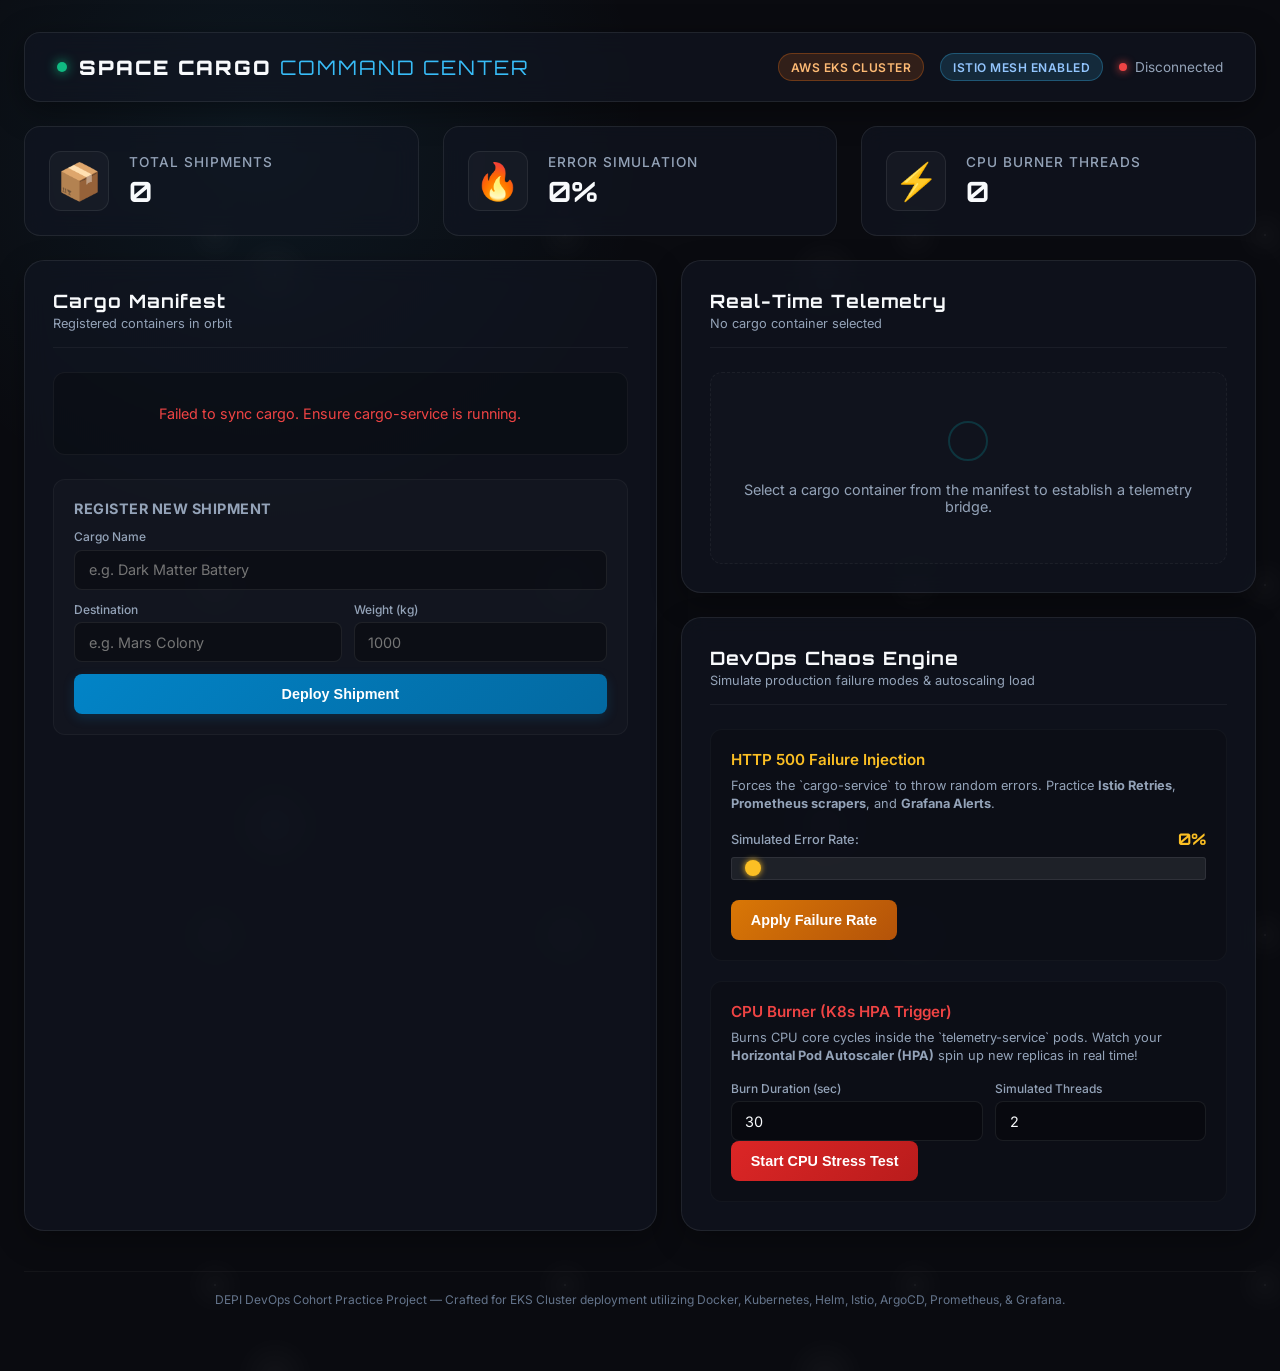
==== frontend/index.html @ 7a6999c7 "App Files Added" ====
<!DOCTYPE html>
<html lang="en">
<head>
    <meta charset="UTF-8">
    <meta name="viewport" content="width=device-width, initial-scale=1.0">
    <title>Space Cargo Command Center | DEPI DevOps</title>
    <!-- Google Fonts -->
    <link rel="preconnect" href="https://fonts.googleapis.com">
    <link rel="preconnect" href="https://fonts.gstatic.com" crossorigin>
    <link href="https://fonts.googleapis.com/css2?family=Inter:wght@300;400;500;600;700&family=Orbitron:wght@500;700;900&display=swap" rel="stylesheet">
    <link rel="stylesheet" href="style.css">
</head>
<body>
    <div class="glass-bg"></div>
    <div class="stars"></div>
    
    <div class="container">
        <!-- Header -->
        <header class="app-header">
            <div class="logo-area">
                <div class="glow-dot active"></div>
                <h1>SPACE CARGO <span class="thin">COMMAND CENTER</span></h1>
            </div>
            <div class="system-status">
                <span class="badge eks-badge">AWS EKS Cluster</span>
                <span class="badge istio-badge">Istio Mesh Enabled</span>
                <span class="connection-status" id="connection-status">
                    <span class="status-circle green"></span> Connected
                </span>
            </div>
        </header>

        <!-- Metrics Row -->
        <section class="metrics-row">
            <div class="metric-card card-glow-blue">
                <div class="card-icon">📦</div>
                <div class="card-info">
                    <h3>Total Shipments</h3>
                    <p class="metric-value" id="metric-total-shipments">0</p>
                </div>
            </div>
            <div class="metric-card card-glow-amber">
                <div class="card-icon">🔥</div>
                <div class="card-info">
                    <h3>Error Simulation</h3>
                    <p class="metric-value" id="metric-error-rate">0%</p>
                </div>
            </div>
            <div class="metric-card card-glow-red" id="metric-hpa-card">
                <div class="card-icon">⚡</div>
                <div class="card-info">
                    <h3>CPU Burner Threads</h3>
                    <p class="metric-value" id="metric-cpu-load">0</p>
                </div>
            </div>
        </section>

        <!-- Main Dashboard Split -->
        <main class="dashboard-grid">
            
            <!-- Left Side: Cargo Management -->
            <div class="panel cargo-panel">
                <div class="panel-header">
                    <h2>Cargo Manifest</h2>
                    <span class="panel-subtitle">Registered containers in orbit</span>
                </div>
                
                <div class="cargo-list-wrapper">
                    <ul id="cargo-list" class="cargo-list">
                        <!-- Loaded dynamically -->
                        <div class="loader-placeholder">Connecting to cargo registry...</div>
                    </ul>
                </div>

                <div class="form-container">
                    <h3>Register New Shipment</h3>
                    <form id="new-cargo-form" class="cargo-form">
                        <div class="form-group">
                            <label for="cargo-name">Cargo Name</label>
                            <input type="text" id="cargo-name" placeholder="e.g. Dark Matter Battery" required autocomplete="off">
                        </div>
                        <div class="form-row">
                            <div class="form-group">
                                <label for="cargo-destination">Destination</label>
                                <input type="text" id="cargo-destination" placeholder="e.g. Mars Colony" required autocomplete="off">
                            </div>
                            <div class="form-group">
                                <label for="cargo-weight">Weight (kg)</label>
                                <input type="number" id="cargo-weight" placeholder="1000" min="1" required autocomplete="off">
                            </div>
                        </div>
                        <button type="submit" class="btn btn-primary">Deploy Shipment</button>
                    </form>
                </div>
            </div>

            <!-- Right Side: Telemetry Details & DevOps Simulation -->
            <div class="right-column-grid">
                
                <!-- Telemetry Viewer -->
                <div class="panel telemetry-panel">
                    <div class="panel-header">
                        <h2>Real-Time Telemetry</h2>
                        <span class="panel-subtitle" id="selected-cargo-title">No cargo container selected</span>
                    </div>

                    <div class="telemetry-details" id="telemetry-details" style="display: none;">
                        <div class="telemetry-status-banner" id="telemetry-status-banner">
                            <span class="pulse-indicator red-glow"></span>
                            STATUS: <span id="telemetry-status-text">UNKNOWN</span>
                        </div>
                        
                        <div class="telemetry-widgets">
                            <div class="widget">
                                <span class="widget-label">Core Temp</span>
                                <div class="widget-value-row">
                                    <span class="widget-value" id="telemetry-temp">0.0</span>
                                    <span class="widget-unit">°C</span>
                                </div>
                                <div class="progress-bar-bg"><div class="progress-bar" id="temp-progress" style="width: 0%"></div></div>
                            </div>
                            <div class="widget">
                                <span class="widget-label">Fusion Fuel</span>
                                <div class="widget-value-row">
                                    <span class="widget-value" id="telemetry-fuel">0.0</span>
                                    <span class="widget-unit">%</span>
                                </div>
                                <div class="progress-bar-bg"><div class="progress-bar" id="fuel-progress" style="width: 0%"></div></div>
                            </div>
                            <div class="widget">
                                <span class="widget-label">Vibration Gs</span>
                                <div class="widget-value-row">
                                    <span class="widget-value" id="telemetry-vibe">0.00</span>
                                    <span class="widget-unit">G</span>
                                </div>
                                <div class="progress-bar-bg"><div class="progress-bar" id="vibe-progress" style="width: 0%"></div></div>
                            </div>
                            <div class="widget">
                                <span class="widget-label">Chamber Press.</span>
                                <div class="widget-value-row">
                                    <span class="widget-value" id="telemetry-press">0.0</span>
                                    <span class="widget-unit">kPa</span>
                                </div>
                                <div class="progress-bar-bg"><div class="progress-bar" id="press-progress" style="width: 0%"></div></div>
                            </div>
                        </div>
                        <div class="telemetry-meta">
                            <span>Last ping: <strong id="telemetry-time">N/A</strong></span>
                            <span>EKS Gateway Routing: <strong class="green-text">Active</strong></span>
                        </div>
                    </div>
                    
                    <div id="no-telemetry-fallback" class="no-selection-message">
                        <div class="pulse-ring"></div>
                        Select a cargo container from the manifest to establish a telemetry bridge.
                    </div>
                </div>

                <!-- DevOps Practice Controller -->
                <div class="panel devops-panel">
                    <div class="panel-header">
                        <h2>DevOps Chaos Engine</h2>
                        <span class="panel-subtitle">Simulate production failure modes & autoscaling load</span>
                    </div>

                    <div class="chaos-controls">
                        <!-- Error injection controls -->
                        <div class="chaos-card error-injector">
                            <h3>HTTP 500 Failure Injection</h3>
                            <p class="control-desc">Forces the `cargo-service` to throw random errors. Practice <strong>Istio Retries</strong>, <strong>Prometheus scrapers</strong>, and <strong>Grafana Alerts</strong>.</p>
                            
                            <div class="slider-row">
                                <label for="error-rate-input">Simulated Error Rate:</label>
                                <span class="slider-value" id="error-rate-val">0%</span>
                            </div>
                            <input type="range" id="error-rate-input" min="0" max="100" value="0" class="styled-slider">
                            
                            <button id="btn-update-errors" class="btn btn-warning">Apply Failure Rate</button>
                        </div>

                        <!-- Load generator controls -->
                        <div class="chaos-card load-generator">
                            <h3>CPU Burner (K8s HPA Trigger)</h3>
                            <p class="control-desc">Burns CPU core cycles inside the `telemetry-service` pods. Watch your <strong>Horizontal Pod Autoscaler (HPA)</strong> spin up new replicas in real time!</p>
                            
                            <div class="form-row">
                                <div class="form-group">
                                    <label for="load-duration">Burn Duration (sec)</label>
                                    <input type="number" id="load-duration" value="30" min="5" max="300">
                                </div>
                                <div class="form-group">
                                    <label for="load-cores">Simulated Threads</label>
                                    <input type="number" id="load-cores" value="2" min="1" max="4">
                                </div>
                            </div>
                            
                            <button id="btn-trigger-load" class="btn btn-danger">Start CPU Stress Test</button>
                        </div>
                    </div>
                </div>

            </div>

        </main>
        
        <!-- DevOps Architecture Educational Modal/Footer -->
        <footer class="app-footer">
            <p>DEPI DevOps Cohort Practice Project — Crafted for EKS Cluster deployment utilizing Docker, Kubernetes, Helm, Istio, ArgoCD, Prometheus, & Grafana.</p>
        </footer>
    </div>

    <script src="app.js"></script>
</body>
</html>
---- frontend/style.css ----
/* Design System variables */
:root {
    --bg-base: #0a0b10;
    --bg-panel: rgba(18, 22, 35, 0.65);
    --bg-panel-hover: rgba(26, 31, 48, 0.8);
    --border-color: rgba(255, 255, 255, 0.08);
    --border-glow: rgba(0, 242, 254, 0.15);
    
    --text-primary: #f8fafc;
    --text-secondary: #94a3b8;
    --text-muted: #64748b;
    
    --color-blue: #38bdf8;
    --color-blue-glow: rgba(56, 189, 248, 0.4);
    
    --color-amber: #fbbf24;
    --color-amber-glow: rgba(251, 191, 36, 0.4);
    
    --color-red: #ef4444;
    --color-red-glow: rgba(239, 68, 68, 0.4);
    
    --color-green: #10b981;
    --color-green-glow: rgba(16, 185, 129, 0.4);
    
    --font-sans: 'Inter', sans-serif;
    --font-mono: 'Orbitron', sans-serif;
}

* {
    box-sizing: border-box;
    margin: 0;
    padding: 0;
}

body {
    font-family: var(--font-sans);
    background-color: var(--bg-base);
    color: var(--text-primary);
    min-height: 100vh;
    overflow-x: hidden;
    position: relative;
    padding-bottom: 2rem;
}

/* Background sci-fi decorations */
.glass-bg {
    position: absolute;
    top: -20%;
    left: -10%;
    width: 60%;
    height: 60%;
    background: radial-gradient(circle, rgba(56, 189, 248, 0.08) 0%, rgba(0,0,0,0) 70%);
    z-index: -2;
    pointer-events: none;
}

.stars {
    position: absolute;
    top: 0;
    left: 0;
    width: 100%;
    height: 100%;
    background-image: 
        radial-gradient(white, rgba(255,255,255,.2) 2px, transparent 40px),
        radial-gradient(white, rgba(255,255,255,.15) 1px, transparent 30px);
    background-size: 550px 550px, 350px 350px;
    background-position: 0 0, 40px 60px;
    opacity: 0.15;
    z-index: -1;
}

.container {
    max-width: 1300px;
    margin: 0 auto;
    padding: 2rem 1.5rem;
    display: flex;
    flex-direction: column;
    gap: 1.5rem;
}

/* Header */
.app-header {
    display: flex;
    justify-content: space-between;
    align-items: center;
    padding: 1.25rem 2rem;
    background: var(--bg-panel);
    border: 1px solid var(--border-color);
    border-radius: 16px;
    backdrop-filter: blur(12px);
    box-shadow: 0 8px 32px rgba(0, 0, 0, 0.4);
}

.logo-area {
    display: flex;
    align-items: center;
    gap: 0.75rem;
}

.logo-area h1 {
    font-family: var(--font-mono);
    font-size: 1.25rem;
    letter-spacing: 2px;
    font-weight: 900;
    color: var(--text-primary);
}

.logo-area h1 .thin {
    font-weight: 300;
    color: var(--color-blue);
}

.glow-dot {
    width: 10px;
    height: 10px;
    border-radius: 50%;
    position: relative;
}

.glow-dot.active {
    background-color: var(--color-green);
    box-shadow: 0 0 12px var(--color-green);
    animation: pulse 2s infinite;
}

@keyframes pulse {
    0% { transform: scale(1); opacity: 1; }
    50% { transform: scale(1.3); opacity: 0.6; }
    100% { transform: scale(1); opacity: 1; }
}

.system-status {
    display: flex;
    align-items: center;
    gap: 1rem;
}

.badge {
    font-size: 0.75rem;
    font-weight: 600;
    padding: 0.35rem 0.75rem;
    border-radius: 20px;
    text-transform: uppercase;
    letter-spacing: 0.5px;
}

.eks-badge {
    background: rgba(249, 115, 22, 0.15);
    color: #fdba74;
    border: 1px solid rgba(249, 115, 22, 0.3);
}

.istio-badge {
    background: rgba(56, 189, 248, 0.15);
    color: #93c5fd;
    border: 1px solid rgba(56, 189, 248, 0.3);
}

.connection-status {
    display: inline-flex;
    align-items: center;
    gap: 0.5rem;
    font-size: 0.85rem;
    color: var(--text-secondary);
}

.status-circle {
    width: 8px;
    height: 8px;
    border-radius: 50%;
}

.status-circle.green {
    background-color: var(--color-green);
    box-shadow: 0 0 8px var(--color-green);
}

.status-circle.red {
    background-color: var(--color-red);
    box-shadow: 0 0 8px var(--color-red);
}

/* Metrics Row */
.metrics-row {
    display: grid;
    grid-template-columns: repeat(auto-fit, minmax(280px, 1fr));
    gap: 1.5rem;
}

.metric-card {
    background: var(--bg-panel);
    border: 1px solid var(--border-color);
    border-radius: 16px;
    padding: 1.5rem;
    display: flex;
    align-items: center;
    gap: 1.25rem;
    backdrop-filter: blur(12px);
    transition: transform 0.3s ease, border-color 0.3s ease, box-shadow 0.3s ease;
}

.metric-card:hover {
    transform: translateY(-4px);
}

.card-glow-blue:hover {
    border-color: rgba(56, 189, 248, 0.3);
    box-shadow: 0 8px 24px rgba(56, 189, 248, 0.15);
}

.card-glow-amber:hover {
    border-color: rgba(251, 191, 36, 0.3);
    box-shadow: 0 8px 24px rgba(251, 191, 36, 0.15);
}

.card-glow-red:hover {
    border-color: rgba(239, 68, 68, 0.3);
    box-shadow: 0 8px 24px rgba(239, 68, 68, 0.15);
}

.card-glow-red.burning {
    border-color: var(--color-red);
    box-shadow: 0 0 20px rgba(239, 68, 68, 0.3);
    animation: card-alert-pulse 1.5s infinite;
}

@keyframes card-alert-pulse {
    0% { background: var(--bg-panel); }
    50% { background: rgba(239, 68, 68, 0.05); }
    100% { background: var(--bg-panel); }
}

.card-icon {
    font-size: 2.25rem;
    width: 60px;
    height: 60px;
    border-radius: 12px;
    background: rgba(255, 255, 255, 0.03);
    display: flex;
    align-items: center;
    justify-content: center;
    border: 1px solid var(--border-color);
}

.card-info h3 {
    font-size: 0.85rem;
    text-transform: uppercase;
    letter-spacing: 1px;
    color: var(--text-secondary);
    font-weight: 500;
}

.metric-value {
    font-family: var(--font-mono);
    font-size: 1.75rem;
    font-weight: 700;
    margin-top: 0.25rem;
}

/* Dashboard Grid Split */
.dashboard-grid {
    display: grid;
    grid-template-columns: 1.1fr 1fr;
    gap: 1.5rem;
}

@media (max-width: 968px) {
    .dashboard-grid {
        grid-template-columns: 1fr;
    }
}

.right-column-grid {
    display: flex;
    flex-direction: column;
    gap: 1.5rem;
}

/* Panels */
.panel {
    background: var(--bg-panel);
    border: 1px solid var(--border-color);
    border-radius: 20px;
    padding: 1.75rem;
    backdrop-filter: blur(12px);
    box-shadow: 0 10px 30px rgba(0, 0, 0, 0.3);
}

.panel-header {
    margin-bottom: 1.5rem;
    border-bottom: 1px solid rgba(255, 255, 255, 0.05);
    padding-bottom: 1rem;
}

.panel-header h2 {
    font-family: var(--font-mono);
    font-size: 1.15rem;
    letter-spacing: 1px;
}

.panel-subtitle {
    font-size: 0.8rem;
    color: var(--text-secondary);
    display: block;
    margin-top: 0.25rem;
}

/* Cargo List */
.cargo-list-wrapper {
    max-height: 300px;
    overflow-y: auto;
    margin-bottom: 1.5rem;
    border: 1px solid rgba(255, 255, 255, 0.05);
    border-radius: 12px;
    background: rgba(0, 0, 0, 0.2);
}

.cargo-list {
    list-style: none;
}

.cargo-item {
    display: flex;
    justify-content: space-between;
    align-items: center;
    padding: 1rem 1.25rem;
    border-bottom: 1px solid rgba(255, 255, 255, 0.04);
    cursor: pointer;
    transition: background 0.2s ease, border-color 0.2s ease;
}

.cargo-item:last-child {
    border-bottom: none;
}

.cargo-item:hover {
    background: rgba(255, 255, 255, 0.03);
}

.cargo-item.selected {
    background: rgba(56, 189, 248, 0.06);
    border-left: 3px solid var(--color-blue);
    padding-left: calc(1.25rem - 3px);
}

.cargo-meta {
    display: flex;
    flex-direction: column;
    gap: 0.25rem;
}

.cargo-id {
    font-family: var(--font-mono);
    font-size: 0.75rem;
    color: var(--color-blue);
    font-weight: 700;
}

.cargo-name {
    font-weight: 600;
    font-size: 0.95rem;
}

.cargo-dest {
    font-size: 0.75rem;
    color: var(--text-muted);
}

.cargo-stats {
    text-align: right;
    display: flex;
    flex-direction: column;
    gap: 0.25rem;
}

.cargo-weight {
    font-size: 0.85rem;
    font-family: var(--font-mono);
}

.cargo-status-badge {
    font-size: 0.7rem;
    padding: 0.15rem 0.5rem;
    border-radius: 10px;
    background: rgba(16, 185, 129, 0.15);
    color: var(--color-green);
    border: 1px solid rgba(16, 185, 129, 0.2);
    display: inline-block;
    align-self: flex-end;
}

/* Forms */
.form-container {
    background: rgba(255, 255, 255, 0.02);
    border: 1px solid rgba(255, 255, 255, 0.04);
    border-radius: 12px;
    padding: 1.25rem;
}

.form-container h3 {
    font-size: 0.9rem;
    margin-bottom: 0.75rem;
    color: var(--text-secondary);
    text-transform: uppercase;
    letter-spacing: 0.5px;
}

.cargo-form {
    display: flex;
    flex-direction: column;
    gap: 0.75rem;
}

.form-group {
    display: flex;
    flex-direction: column;
    gap: 0.35rem;
}

.form-row {
    display: grid;
    grid-template-columns: 1.2fr 1fr;
    gap: 0.75rem;
}

label {
    font-size: 0.75rem;
    color: var(--text-secondary);
    font-weight: 500;
}

input {
    background: rgba(0, 0, 0, 0.3);
    border: 1px solid var(--border-color);
    padding: 0.65rem 0.85rem;
    border-radius: 8px;
    color: var(--text-primary);
    font-family: var(--font-sans);
    font-size: 0.9rem;
    transition: border-color 0.2s ease, box-shadow 0.2s ease;
}

input:focus {
    outline: none;
    border-color: var(--color-blue);
    box-shadow: 0 0 8px rgba(56, 189, 248, 0.25);
}

/* Buttons */
.btn {
    padding: 0.75rem 1.25rem;
    border: none;
    border-radius: 8px;
    font-weight: 600;
    cursor: pointer;
    font-size: 0.9rem;
    transition: all 0.2s ease;
    text-align: center;
}

.btn-primary {
    background: linear-gradient(135deg, #0284c7 0%, #0369a1 100%);
    color: white;
    box-shadow: 0 4px 12px rgba(2, 132, 199, 0.2);
}

.btn-primary:hover {
    background: linear-gradient(135deg, #0ea5e9 0%, #0284c7 100%);
    box-shadow: 0 4px 16px rgba(14, 165, 233, 0.35);
}

.btn-warning {
    background: linear-gradient(135deg, #d97706 0%, #b45309 100%);
    color: white;
}

.btn-warning:hover {
    background: linear-gradient(135deg, #f59e0b 0%, #d97706 100%);
    box-shadow: 0 4px 16px rgba(245, 158, 11, 0.3);
}

.btn-danger {
    background: linear-gradient(135deg, #dc2626 0%, #b91c1c 100%);
    color: white;
}

.btn-danger:hover {
    background: linear-gradient(135deg, #ef4444 0%, #dc2626 100%);
    box-shadow: 0 4px 16px rgba(239, 68, 68, 0.3);
}

.btn:active {
    transform: scale(0.98);
}

/* Telemetry Widgets */
.telemetry-status-banner {
    display: flex;
    align-items: center;
    gap: 0.5rem;
    padding: 0.75rem 1rem;
    background: rgba(255, 255, 255, 0.02);
    border: 1px solid var(--border-color);
    border-radius: 8px;
    margin-bottom: 1.25rem;
    font-family: var(--font-mono);
    font-size: 0.8rem;
    font-weight: 700;
}

.pulse-indicator {
    width: 8px;
    height: 8px;
    border-radius: 50%;
    display: inline-block;
}

.red-glow { background-color: var(--color-red); box-shadow: 0 0 10px var(--color-red); }
.green-glow { background-color: var(--color-green); box-shadow: 0 0 10px var(--color-green); }
.amber-glow { background-color: var(--color-amber); box-shadow: 0 0 10px var(--color-amber); }

.telemetry-widgets {
    display: grid;
    grid-template-columns: 1fr 1fr;
    gap: 1rem;
    margin-bottom: 1.25rem;
}

@media (max-width: 480px) {
    .telemetry-widgets {
        grid-template-columns: 1fr;
    }
}

.widget {
    background: rgba(0, 0, 0, 0.2);
    border: 1px solid rgba(255, 255, 255, 0.03);
    padding: 1rem;
    border-radius: 12px;
}

.widget-label {
    font-size: 0.75rem;
    color: var(--text-secondary);
    display: block;
    margin-bottom: 0.25rem;
}

.widget-value-row {
    display: flex;
    align-items: baseline;
    gap: 0.25rem;
    margin-bottom: 0.5rem;
}

.widget-value {
    font-family: var(--font-mono);
    font-size: 1.5rem;
    font-weight: 700;
}

.widget-unit {
    font-size: 0.8rem;
    color: var(--text-muted);
}

.progress-bar-bg {
    height: 4px;
    background: rgba(255, 255, 255, 0.05);
    border-radius: 2px;
    overflow: hidden;
}

.progress-bar {
    height: 100%;
    background-color: var(--color-blue);
    width: 0%;
    transition: width 0.4s cubic-bezier(0.1, 0.8, 0.3, 1);
}

.telemetry-meta {
    display: flex;
    justify-content: space-between;
    font-size: 0.75rem;
    color: var(--text-muted);
}

.green-text {
    color: var(--color-green);
}

/* fallbacks */
.no-selection-message {
    padding: 3rem 1.5rem;
    text-align: center;
    color: var(--text-secondary);
    font-size: 0.9rem;
    display: flex;
    flex-direction: column;
    align-items: center;
    gap: 1.25rem;
    background: rgba(255,255,255,0.01);
    border: 1px dashed rgba(255, 255, 255, 0.05);
    border-radius: 12px;
}

.pulse-ring {
    width: 40px;
    height: 40px;
    border: 2px solid var(--border-glow);
    border-radius: 50%;
    animation: ping-ring 2.5s infinite;
}

@keyframes ping-ring {
    0% { transform: scale(0.9); opacity: 0.1; }
    50% { transform: scale(1.1); opacity: 0.5; }
    100% { transform: scale(0.9); opacity: 0.1; }
}

.loader-placeholder {
    padding: 2rem;
    text-align: center;
    color: var(--text-muted);
    font-size: 0.9rem;
}

/* Chaos Section */
.chaos-controls {
    display: flex;
    flex-direction: column;
    gap: 1.25rem;
}

.chaos-card {
    background: rgba(0, 0, 0, 0.15);
    border: 1px solid rgba(255, 255, 255, 0.03);
    border-radius: 12px;
    padding: 1.25rem;
}

.chaos-card h3 {
    font-size: 0.95rem;
    font-weight: 600;
    margin-bottom: 0.5rem;
    display: flex;
    align-items: center;
    gap: 0.5rem;
}

.error-injector h3 { color: var(--color-amber); }
.load-generator h3 { color: var(--color-red); }

.control-desc {
    font-size: 0.8rem;
    color: var(--text-secondary);
    line-height: 1.4;
    margin-bottom: 1rem;
}

.slider-row {
    display: flex;
    justify-content: space-between;
    align-items: center;
    margin-bottom: 0.5rem;
}

.slider-row label {
    font-size: 0.8rem;
}

.slider-value {
    font-family: var(--font-mono);
    font-weight: 700;
    color: var(--color-amber);
}

.styled-slider {
    width: 100%;
    margin-bottom: 1.25rem;
    background: rgba(255, 255, 255, 0.08);
    height: 6px;
    border-radius: 3px;
    outline: none;
    -webkit-appearance: none;
}

.styled-slider::-webkit-slider-thumb {
    -webkit-appearance: none;
    width: 16px;
    height: 16px;
    border-radius: 50%;
    background: var(--color-amber);
    box-shadow: 0 0 6px var(--color-amber);
    cursor: pointer;
}

/* Footer styling */
.app-footer {
    text-align: center;
    color: var(--text-muted);
    font-size: 0.75rem;
    border-top: 1px solid rgba(255, 255, 255, 0.04);
    padding-top: 1.25rem;
    margin-top: 1rem;
}
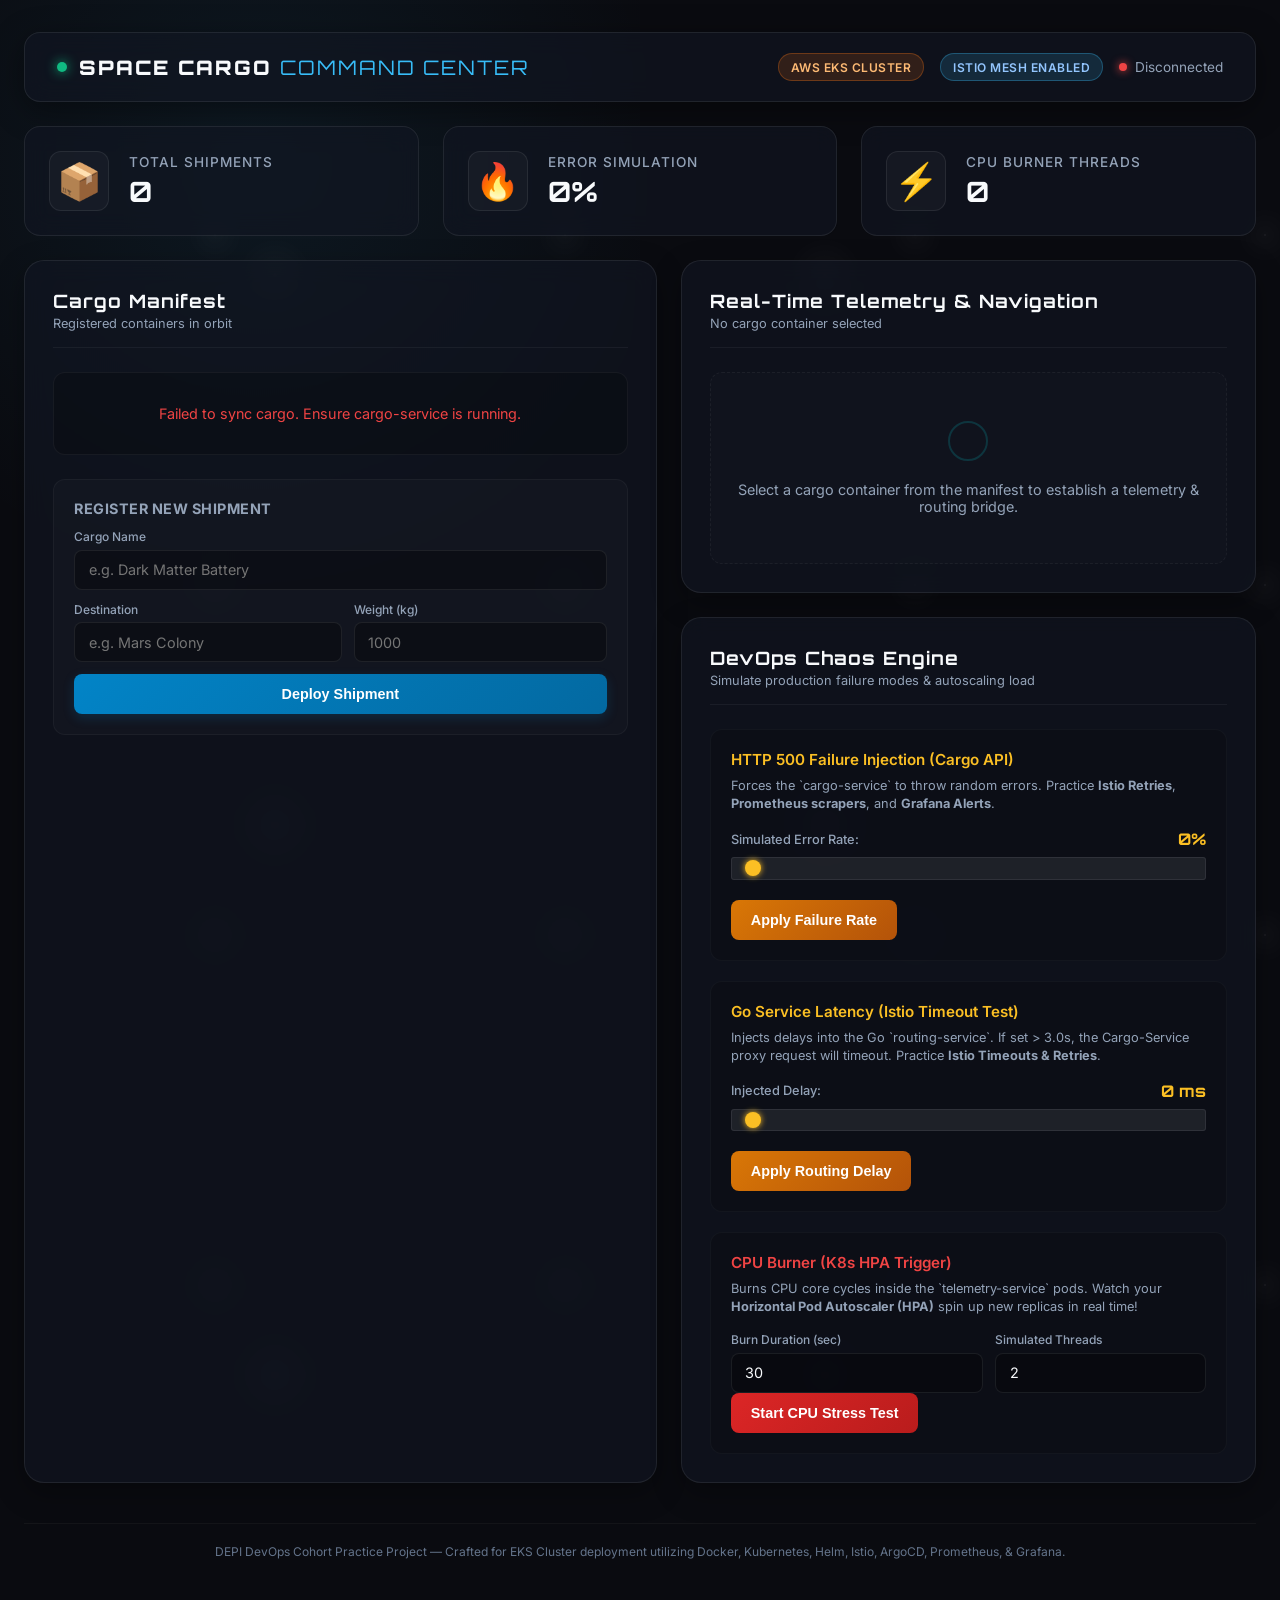
==== commit e1ab3056: "test" ====
--- a/frontend/index.html
+++ b/frontend/index.html
@@ -97,10 +97,10 @@
             <!-- Right Side: Telemetry Details & DevOps Simulation -->
             <div class="right-column-grid">
                 
-                <!-- Telemetry Viewer -->
+                <!-- Telemetry & Navigation Viewer -->
                 <div class="panel telemetry-panel">
                     <div class="panel-header">
-                        <h2>Real-Time Telemetry</h2>
+                        <h2>Real-Time Telemetry & Navigation</h2>
                         <span class="panel-subtitle" id="selected-cargo-title">No cargo container selected</span>
                     </div>
 
@@ -144,6 +144,28 @@
                                 <div class="progress-bar-bg"><div class="progress-bar" id="press-progress" style="width: 0%"></div></div>
                             </div>
                         </div>
+
+                        <!-- Go Service Waypoint Navigation Route -->
+                        <div class="routing-section" id="routing-section">
+                            <h4>Orbital Path Routing (Go Service)</h4>
+                            <div class="route-tracker-container">
+                                <div class="route-tracker-line"></div>
+                                <div class="route-nodes" id="route-nodes">
+                                    <!-- Populated dynamically -->
+                                </div>
+                            </div>
+                            <div class="route-stats-row">
+                                <div class="route-stat">
+                                    <span class="route-stat-label">Estimated Distance</span>
+                                    <span class="route-stat-value" id="route-distance">0.00 M km</span>
+                                </div>
+                                <div class="route-stat">
+                                    <span class="route-stat-label">Calculated Transit Time</span>
+                                    <span class="route-stat-value" id="route-eta">0 Hours</span>
+                                </div>
+                            </div>
+                        </div>
+
                         <div class="telemetry-meta">
                             <span>Last ping: <strong id="telemetry-time">N/A</strong></span>
                             <span>EKS Gateway Routing: <strong class="green-text">Active</strong></span>
@@ -152,7 +174,7 @@
                     
                     <div id="no-telemetry-fallback" class="no-selection-message">
                         <div class="pulse-ring"></div>
-                        Select a cargo container from the manifest to establish a telemetry bridge.
+                        Select a cargo container from the manifest to establish a telemetry & routing bridge.
                     </div>
                 </div>
 
@@ -166,7 +188,7 @@
                     <div class="chaos-controls">
                         <!-- Error injection controls -->
                         <div class="chaos-card error-injector">
-                            <h3>HTTP 500 Failure Injection</h3>
+                            <h3>HTTP 500 Failure Injection (Cargo API)</h3>
                             <p class="control-desc">Forces the `cargo-service` to throw random errors. Practice <strong>Istio Retries</strong>, <strong>Prometheus scrapers</strong>, and <strong>Grafana Alerts</strong>.</p>
                             
                             <div class="slider-row">
@@ -176,6 +198,20 @@
                             <input type="range" id="error-rate-input" min="0" max="100" value="0" class="styled-slider">
                             
                             <button id="btn-update-errors" class="btn btn-warning">Apply Failure Rate</button>
+                        </div>
+
+                        <!-- Go Service Latency injection controls -->
+                        <div class="chaos-card latency-injector">
+                            <h3>Go Service Latency (Istio Timeout Test)</h3>
+                            <p class="control-desc">Injects delays into the Go `routing-service`. If set > 3.0s, the Cargo-Service proxy request will timeout. Practice <strong>Istio Timeouts & Retries</strong>.</p>
+                            
+                            <div class="slider-row">
+                                <label for="latency-ms-input">Injected Delay:</label>
+                                <span class="slider-value" id="latency-ms-val">0 ms</span>
+                            </div>
+                            <input type="range" id="latency-ms-input" min="0" max="4000" step="500" value="0" class="styled-slider">
+                            
+                            <button id="btn-update-latency" class="btn btn-warning">Apply Routing Delay</button>
                         </div>
 
                         <!-- Load generator controls -->
--- a/frontend/style.css
+++ b/frontend/style.css
@@ -583,6 +583,7 @@
     justify-content: space-between;
     font-size: 0.75rem;
     color: var(--text-muted);
+    margin-top: 1rem;
 }
 
 .green-text {
@@ -625,6 +626,122 @@
     font-size: 0.9rem;
 }
 
+/* Go Routing Path Styling */
+.routing-section {
+    background: rgba(255, 255, 255, 0.01);
+    border: 1px solid rgba(255, 255, 255, 0.03);
+    border-radius: 12px;
+    padding: 1.25rem;
+    margin-bottom: 1.25rem;
+}
+
+.routing-section h4 {
+    font-family: var(--font-mono);
+    font-size: 0.8rem;
+    text-transform: uppercase;
+    letter-spacing: 1px;
+    color: var(--text-secondary);
+    margin-bottom: 1.25rem;
+}
+
+.route-tracker-container {
+    position: relative;
+    height: 60px;
+    margin-bottom: 1rem;
+    display: flex;
+    align-items: center;
+}
+
+.route-tracker-line {
+    position: absolute;
+    left: 10px;
+    right: 10px;
+    height: 2px;
+    background: linear-gradient(90deg, var(--color-blue) 0%, rgba(56, 189, 248, 0.15) 100%);
+    z-index: 1;
+}
+
+.route-nodes {
+    width: 100%;
+    display: flex;
+    justify-content: space-between;
+    z-index: 2;
+}
+
+.route-node {
+    display: flex;
+    flex-direction: column;
+    align-items: center;
+    gap: 0.5rem;
+    position: relative;
+}
+
+.node-dot {
+    width: 12px;
+    height: 12px;
+    border-radius: 50%;
+    background-color: #334155;
+    border: 2px solid #1e293b;
+    transition: all 0.3s ease;
+}
+
+.route-node.completed .node-dot {
+    background-color: var(--color-blue);
+    box-shadow: 0 0 6px var(--color-blue);
+}
+
+.route-node.active .node-dot {
+    background-color: var(--color-green);
+    box-shadow: 0 0 10px var(--color-green);
+    animation: pulse 1.5s infinite;
+}
+
+.node-label {
+    font-size: 0.65rem;
+    font-weight: 500;
+    color: var(--text-muted);
+    text-align: center;
+    max-width: 65px;
+    white-space: nowrap;
+    overflow: hidden;
+    text-overflow: ellipsis;
+}
+
+.route-node.active .node-label {
+    color: var(--color-green);
+    font-weight: 700;
+}
+
+.route-node.completed .node-label {
+    color: var(--color-blue);
+}
+
+.route-stats-row {
+    display: flex;
+    justify-content: space-between;
+    background: rgba(0, 0, 0, 0.15);
+    border-radius: 8px;
+    padding: 0.75rem 1rem;
+}
+
+.route-stat {
+    display: flex;
+    flex-direction: column;
+    gap: 0.25rem;
+}
+
+.route-stat-label {
+    font-size: 0.7rem;
+    color: var(--text-muted);
+}
+
+.route-stat-value {
+    font-family: var(--font-mono);
+    font-size: 0.85rem;
+    font-weight: 700;
+    color: var(--color-blue);
+}
+
 /* Chaos Section */
 .chaos-controls {
     display: flex;
@@ -649,6 +766,7 @@
 }
 
 .error-injector h3 { color: var(--color-amber); }
+.latency-injector h3 { color: var(--color-amber); }
 .load-generator h3 { color: var(--color-red); }
 
 .control-desc {
